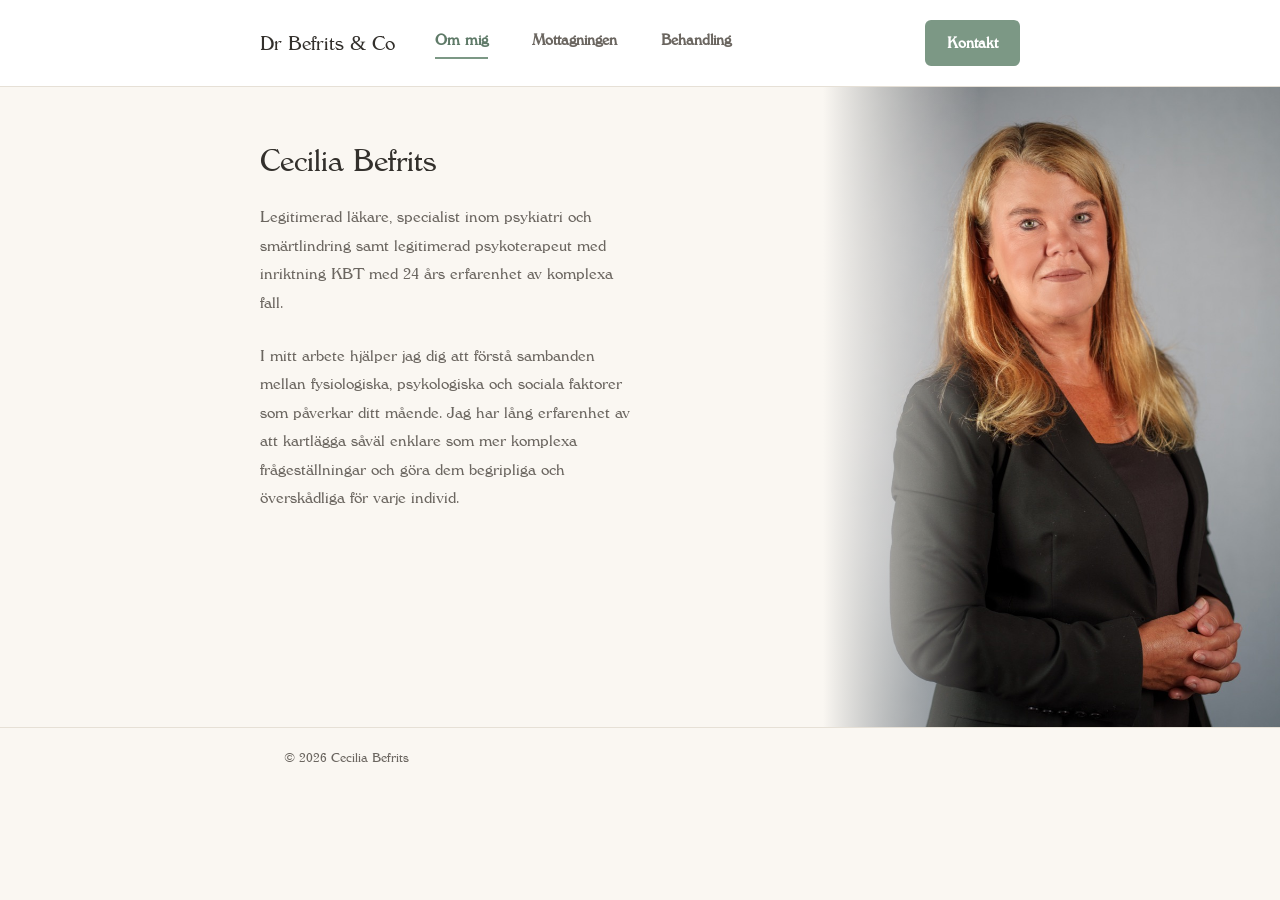
==== docs/index.html @ 8d93b807 "Align headings across pages, fix treatments styling, and fix hero image sizing - Match heading size/" ====
<!DOCTYPE html>
<html lang="sv">
<head>
<meta charset="UTF-8">
<meta name="viewport" content="width=device-width, initial-scale=1.0">
<title>Om mig | Dr Befrits & Co</title>
<link rel="stylesheet" href="style.css?v=1793891333">
</head>
<body>
<header class="site-header">
  <div class="header-inner">
    <div class="left-group">
      <a class="brand" href="index.html">Dr Befrits <span class="amp">&amp;</span> Co</a>
      <nav class="tabs">
        <a href="index.html" class="active">Om mig</a>
        <a href="mottagningen.html" class="">Mottagningen</a>
        <a href="treatments.html" class="">Behandling</a>
      </nav>
    </div>
    <a href="contact.html" class="kontakt-btn ">Kontakt</a>
  </div>
</header>

<main>
  
<section class="hero">
  <div class="hero-text">
    <h1 class="hero-name">Cecilia Befrits</h1>
    <div class="hero-body">
      <p>Legitimerad läkare, specialist inom psykiatri och smärtlindring samt legitimerad psykoterapeut med inriktning KBT med 24 års erfarenhet av komplexa fall.</p>
      <p>I mitt arbete hjälper jag dig att förstå sambanden mellan fysiologiska, psykologiska och sociala faktorer som påverkar ditt mående. Jag har lång erfarenhet av att kartlägga såväl enklare som mer komplexa frågeställningar och göra dem begripliga och överskådliga för varje individ.</p>
    </div>
  </div>
  <div class="hero-image">
    <img src="images/cecilia.jpg" alt="Cecilia Befrits">
  </div>
</section>

</main>

<footer class="site-footer">
  <div class="wrap">
    &copy; 2026 Cecilia Befrits
  </div>
</footer>
</body>
</html>
---- docs/style.css ----
@font-face {
  font-family: "Windsor Pro";
  src: url("fonts/WindsorProRg.TTF") format("truetype");
  font-weight: 400;
  font-style: normal;
}

:root {
  --bg: #faf7f2;
  --surface: #ffffff;
  --text: #33302c;
  --muted: #6b6660;
  --accent: #7c9885;
  --accent-dark: #5f7a68;
  --border: #e6e0d6;
}

* { box-sizing: border-box; }

body {
  margin: 0;
  background: var(--bg);
  color: var(--text);
  font-family: "Windsor Pro", serif;
  font-weight: 400;
  line-height: 1.6;
}

.amp {
  font-family: Georgia, "Times New Roman", serif;
  font-style: normal;
}

h1, h2 {
  font-family: "Windsor Pro", serif;
  font-weight: 400;
  color: var(--accent-dark);
  margin-top: 0;
}

.wrap {
  max-width: 760px;
  margin: 0 auto;
  padding: 0 24px;
}

.site-header {
  border-bottom: 1px solid var(--border);
  background: var(--surface);
}

.header-inner {
  display: flex;
  align-items: center;
  justify-content: space-between;
  flex-wrap: wrap;
  padding-top: 20px;
  padding-bottom: 20px;
  padding-left: max(24px, calc((100vw - 760px) / 2));
  padding-right: max(24px, calc((100vw - 760px) / 2));
  gap: 16px;
}

.left-group {
  display: flex;
  align-items: center;
  gap: 40px;
  flex-wrap: wrap;
}

.brand {
  font-family: "Windsor Pro", serif;
  font-weight: 400;
  font-size: 1.3rem;
  color: var(--text);
  text-decoration: none;
}

.tabs {
  display: flex;
  gap: 44px;
}

.kontakt-btn {
  background: var(--accent);
  color: #fff;
  text-decoration: none;
  font-weight: 600;
  padding: 10px 22px;
  border-radius: 6px;
  white-space: nowrap;
}

.kontakt-btn:hover {
  background: var(--accent-dark);
}

.kontakt-btn.active {
  background: var(--accent-dark);
}

.tabs a {
  color: var(--muted);
  text-decoration: none;
  font-weight: 600;
  padding-bottom: 4px;
  border-bottom: 2px solid transparent;
}

.tabs a:hover {
  color: var(--accent-dark);
}

.tabs a.active {
  color: var(--accent-dark);
  border-bottom-color: var(--accent);
}

.page-wrap {
  padding-top: 56px;
  padding-bottom: 72px;
  padding-left: max(24px, calc((100vw - 760px) / 2));
  padding-right: max(24px, calc((100vw - 760px) / 2));
  min-height: 50vh;
}

.hero {
  position: relative;
  display: flex;
  align-items: flex-start;
  min-height: 640px;
  overflow: hidden;
  background: var(--bg);
}

.hero-text {
  position: relative;
  z-index: 1;
  max-width: 700px;
  padding-top: 56px;
  padding-left: max(24px, calc((100vw - 760px) / 2));
  padding-right: 60px;
}

.hero-image {
  position: absolute;
  top: 0;
  right: 0;
  bottom: 0;
  max-width: 58%;
  aspect-ratio: 857 / 1200;
  background: var(--bg);
}

.hero-image img {
  display: block;
  width: 100%;
  height: 100%;
  object-fit: cover;
  object-position: center;
}

@media (min-width: 761px) {
  .hero-image-wide {
    top: 0;
    bottom: 0;
    width: 58%;
    aspect-ratio: auto;
  }
}

.hero-image::after {
  content: "";
  position: absolute;
  inset: 0;
  background: linear-gradient(to right, var(--bg) 0%, rgba(250, 247, 242, 0) 34%);
}

.hero-name {
  font-family: "Windsor Pro", serif;
  font-weight: 400;
  font-size: 2rem;
  line-height: 1.15;
  color: var(--text);
  margin: 0;
}

.hero-body p {
  font-size: 1.05rem;
  line-height: 1.7;
  color: var(--muted);
  max-width: 480px;
  margin: 24px 0 18px;
}

.treatments h1,
.treatments h2 {
  color: var(--text);
}

.treatments p {
  font-size: 1.05rem;
  line-height: 1.7;
  color: var(--muted);
  max-width: 640px;
  margin: 0 0 18px;
}

.treatment-list {
  list-style: none;
  padding: 0;
  margin: 32px 0 0;
}

.treatment-item {
  padding: 28px 0;
  border-top: 1px solid var(--border);
}

.treatment-item:first-child {
  border-top: none;
  padding-top: 0;
}

.treatment-item h2 {
  font-size: 1.3rem;
  margin: 0 0 10px;
}

.treatment-item p {
  margin: 0;
  max-width: 640px;
}

.contact .email {
  font-size: 1.2rem;
  margin-top: 24px;
}

.contact .email a {
  color: var(--accent-dark);
  font-weight: 600;
  text-decoration: none;
  border-bottom: 2px solid var(--accent);
}

.contact .email a:hover {
  color: var(--text);
}

.site-footer {
  border-top: 1px solid var(--border);
  color: var(--muted);
  font-size: 0.85rem;
}

.site-footer .wrap {
  padding-top: 20px;
  padding-bottom: 20px;
}

@media (max-width: 760px) {
  .header-inner {
    padding-top: 16px;
    padding-bottom: 16px;
  }
  .tabs {
    gap: 20px;
  }
  .hero {
    flex-direction: column;
    align-items: stretch;
    min-height: auto;
  }
  .hero-image {
    position: relative;
    width: 100%;
    max-width: 100%;
    height: 340px;
  }
  .hero-image img {
    object-position: top center;
  }
  .hero-image::after {
    background: linear-gradient(to bottom, var(--bg) 0%, rgba(250, 247, 242, 0) 22%);
  }
  .hero-text {
    max-width: 100%;
    padding: 32px 24px 48px;
  }
}

@media (max-width: 520px) {
  .tabs { gap: 16px; }
}
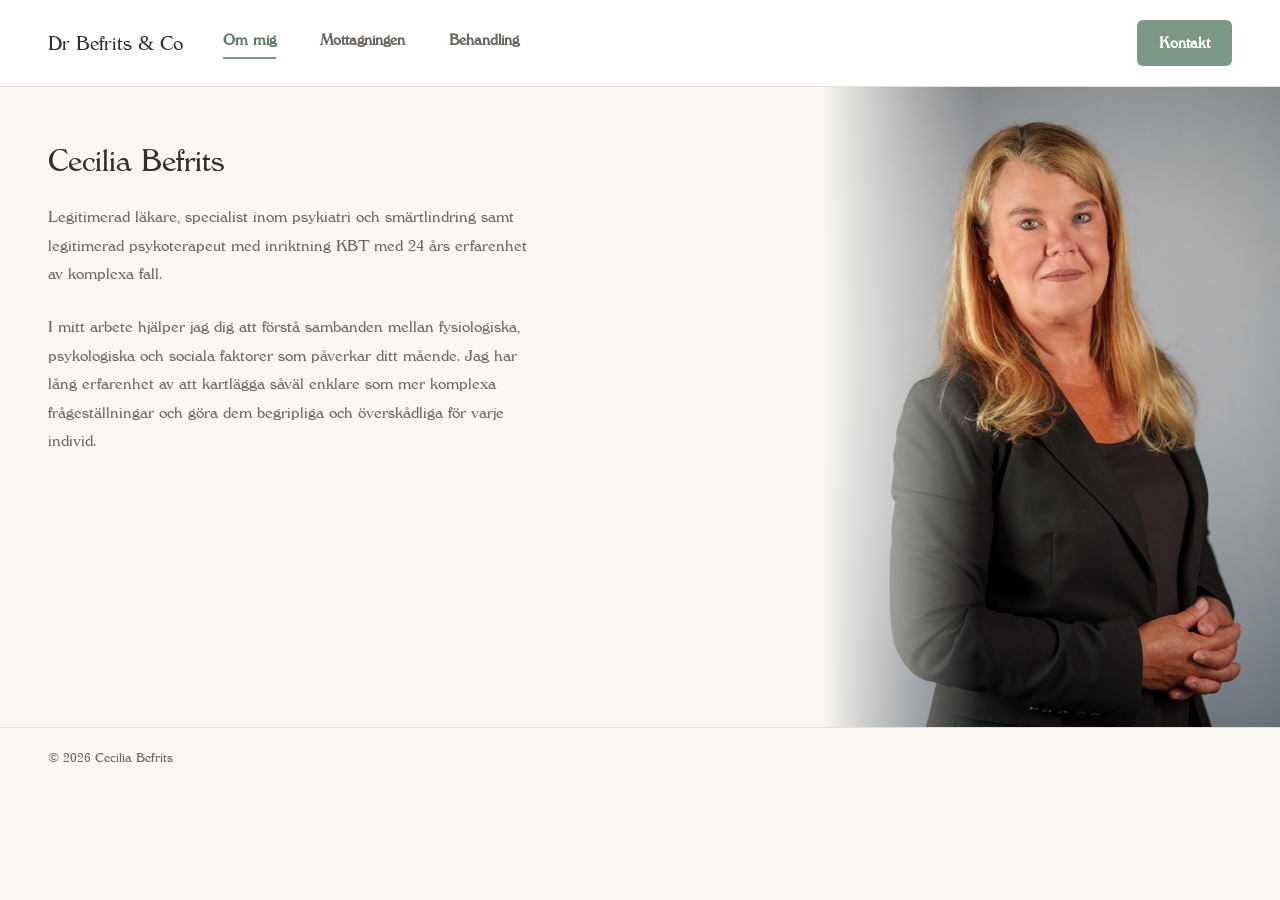
==== commit 2010e3b1: "Widen desktop layout to 1200px and align header, content and footer Co-Authored-By: Claude Opus 5.5 " ====
--- a/docs/index.html
+++ b/docs/index.html
@@ -4,7 +4,7 @@
 <meta charset="UTF-8">
 <meta name="viewport" content="width=device-width, initial-scale=1.0">
 <title>Om mig | Dr Befrits & Co</title>
-<link rel="stylesheet" href="style.css?v=1793891333">
+<link rel="stylesheet" href="style.css?v=1793948845">
 </head>
 <body>
 <header class="site-header">
--- a/docs/style.css
+++ b/docs/style.css
@@ -13,6 +13,8 @@
   --accent: #7c9885;
   --accent-dark: #5f7a68;
   --border: #e6e0d6;
+  --content-width: 1200px;
+  --gutter: max(24px, calc((100vw - var(--content-width)) / 2));
 }
 
 * { box-sizing: border-box; }
@@ -39,9 +41,8 @@
 }
 
 .wrap {
-  max-width: 760px;
-  margin: 0 auto;
-  padding: 0 24px;
+  padding-left: var(--gutter);
+  padding-right: var(--gutter);
 }
 
 .site-header {
@@ -56,8 +57,8 @@
   flex-wrap: wrap;
   padding-top: 20px;
   padding-bottom: 20px;
-  padding-left: max(24px, calc((100vw - 760px) / 2));
-  padding-right: max(24px, calc((100vw - 760px) / 2));
+  padding-left: var(--gutter);
+  padding-right: var(--gutter);
   gap: 16px;
 }
 
@@ -119,8 +120,8 @@
 .page-wrap {
   padding-top: 56px;
   padding-bottom: 72px;
-  padding-left: max(24px, calc((100vw - 760px) / 2));
-  padding-right: max(24px, calc((100vw - 760px) / 2));
+  padding-left: var(--gutter);
+  padding-right: var(--gutter);
   min-height: 50vh;
 }
 
@@ -138,7 +139,7 @@
   z-index: 1;
   max-width: 700px;
   padding-top: 56px;
-  padding-left: max(24px, calc((100vw - 760px) / 2));
+  padding-left: var(--gutter);
   padding-right: 60px;
 }
 
@@ -161,6 +162,9 @@
 }
 
 @media (min-width: 761px) {
+  :root {
+    --gutter: max(48px, calc((100vw - var(--content-width)) / 2));
+  }
   .hero-image-wide {
     top: 0;
     bottom: 0;
@@ -260,11 +264,30 @@
 }
 
 @media (max-width: 760px) {
+  /* Two rows on mobile: brand + Kontakt on top, tabs underneath */
   .header-inner {
+    display: grid;
+    grid-template-columns: 1fr auto;
+    grid-template-areas:
+      "brand kontakt"
+      "tabs  tabs";
+    align-items: center;
+    row-gap: 14px;
     padding-top: 16px;
     padding-bottom: 16px;
   }
+  .left-group {
+    display: contents;
+  }
+  .brand {
+    grid-area: brand;
+  }
+  .kontakt-btn {
+    grid-area: kontakt;
+    padding: 8px 18px;
+  }
   .tabs {
+    grid-area: tabs;
     gap: 20px;
   }
   .hero {
@@ -292,4 +315,5 @@
 
 @media (max-width: 520px) {
   .tabs { gap: 16px; }
-}
+  .brand { font-size: 1.15rem; }
+}
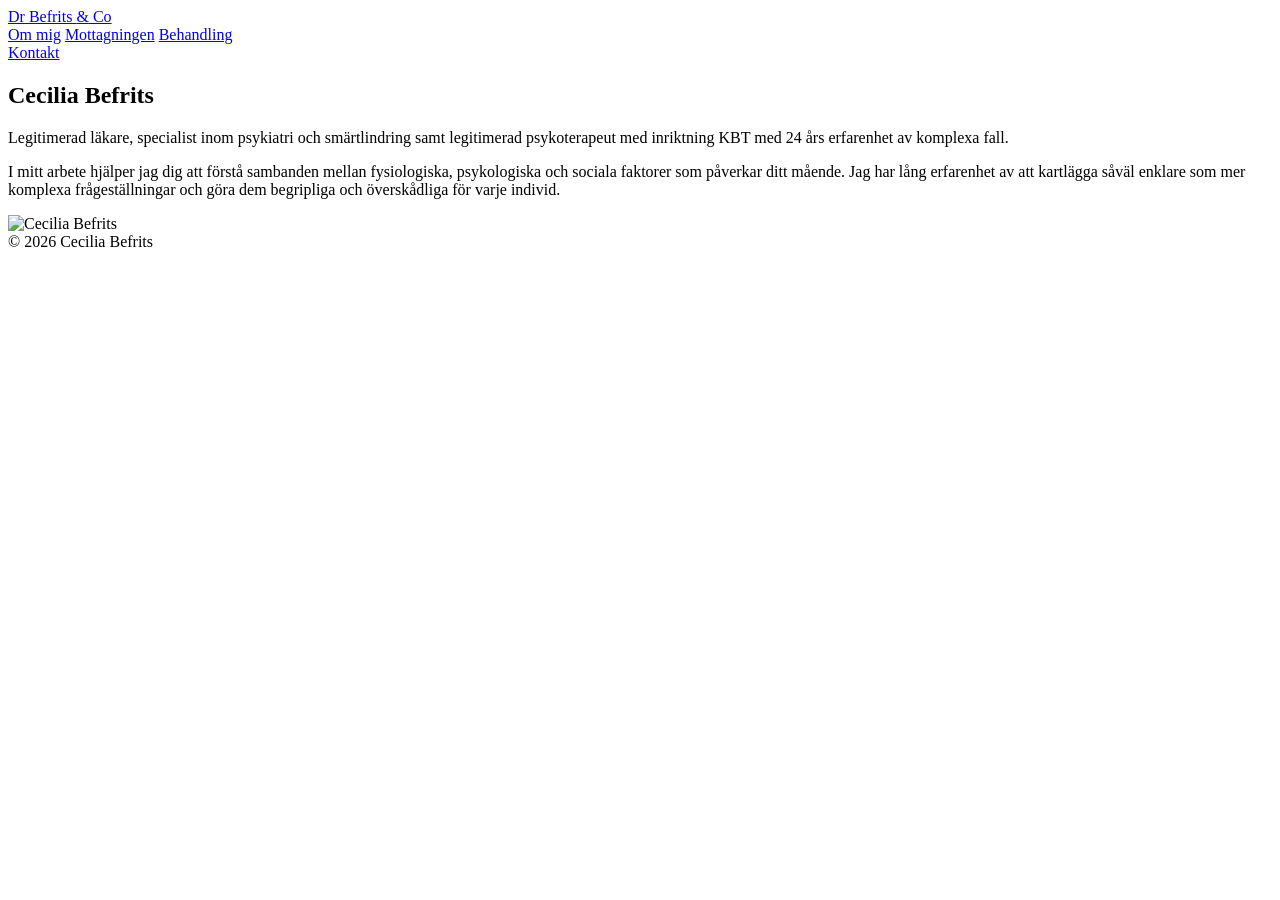
==== commit 7ad3f9ed: "Clean URLs, fix text jump between pages, remove unused code - Pages now live at /mottagningen/, /beh" ====
--- a/docs/index.html
+++ b/docs/index.html
@@ -4,20 +4,21 @@
 <meta charset="UTF-8">
 <meta name="viewport" content="width=device-width, initial-scale=1.0">
 <title>Om mig | Dr Befrits & Co</title>
-<link rel="stylesheet" href="style.css?v=1793948845">
+<link rel="preload" href="/fonts/WindsorProRg.TTF" as="font" type="font/ttf" crossorigin>
+<link rel="stylesheet" href="/style.css?v=4a3a4754">
 </head>
 <body>
 <header class="site-header">
   <div class="header-inner">
     <div class="left-group">
-      <a class="brand" href="index.html">Dr Befrits <span class="amp">&amp;</span> Co</a>
+      <a class="brand" href="/">Dr Befrits <span class="amp">&amp;</span> Co</a>
       <nav class="tabs">
-        <a href="index.html" class="active">Om mig</a>
-        <a href="mottagningen.html" class="">Mottagningen</a>
-        <a href="treatments.html" class="">Behandling</a>
+        <a href="/" class="active">Om mig</a>
+        <a href="/mottagningen/" class="">Mottagningen</a>
+        <a href="/behandling/" class="">Behandling</a>
       </nav>
     </div>
-    <a href="contact.html" class="kontakt-btn ">Kontakt</a>
+    <a href="/kontakt/" class="kontakt-btn ">Kontakt</a>
   </div>
 </header>
 
@@ -32,7 +33,7 @@
     </div>
   </div>
   <div class="hero-image">
-    <img src="images/cecilia.jpg" alt="Cecilia Befrits">
+    <img src="/images/cecilia.jpg" alt="Cecilia Befrits">
   </div>
 </section>
 
